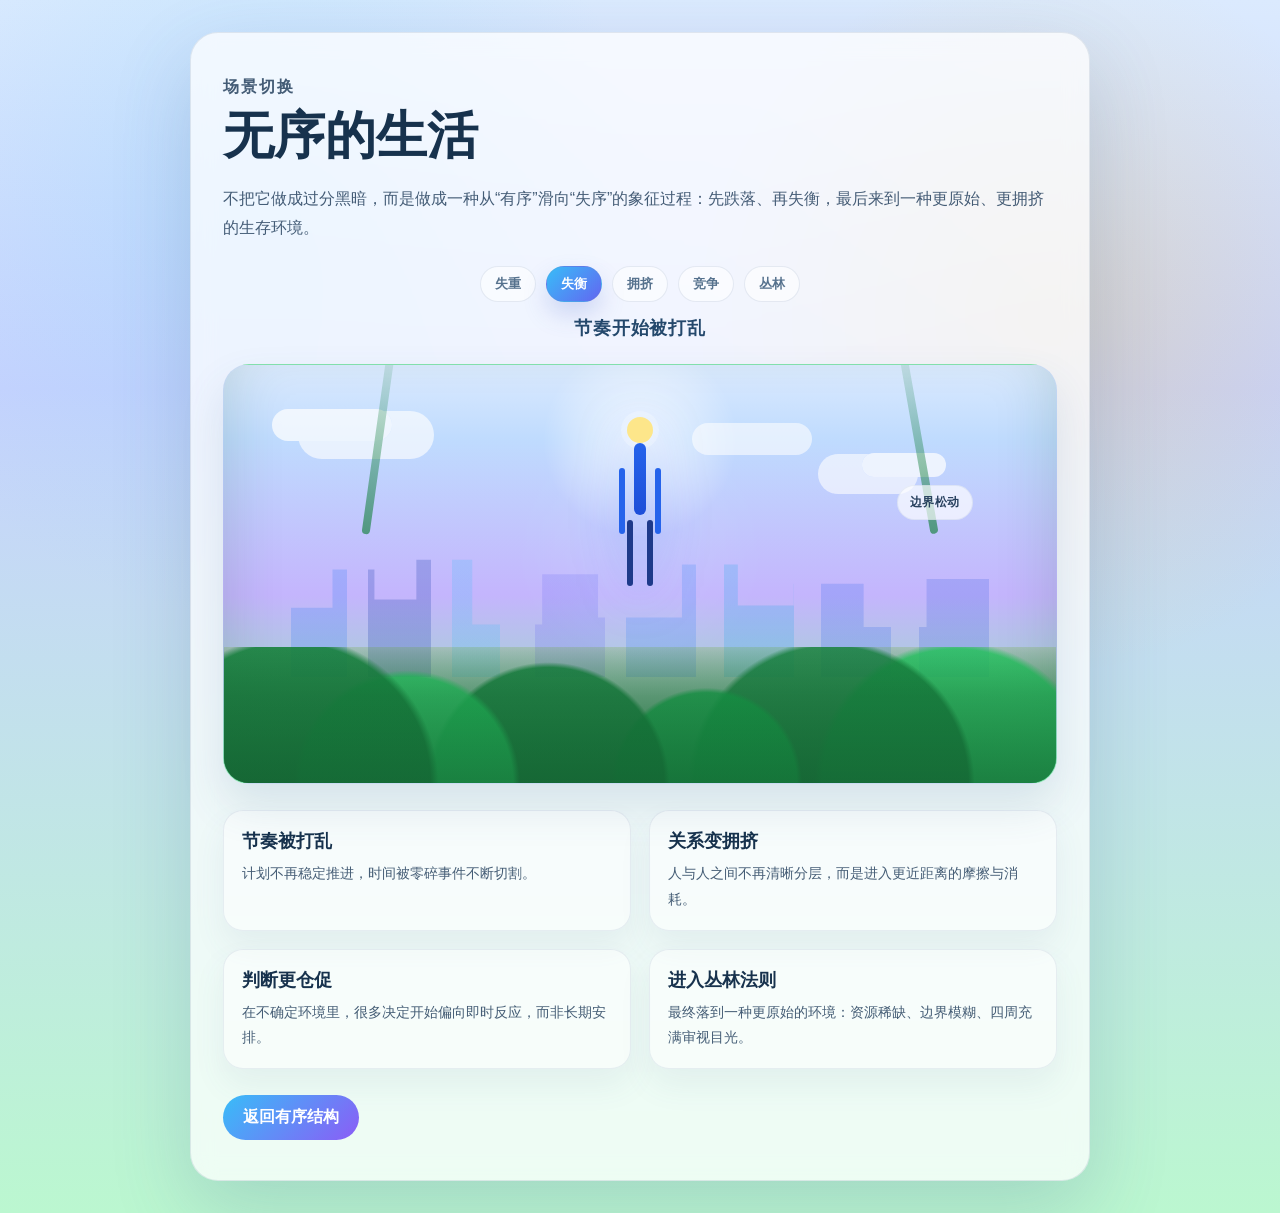
==== social-structure-pyramid/disorder.html @ 37080d1d "add new html:Not project-related" ====
<!DOCTYPE html>
<html lang="zh-CN">
  <head>
    <meta charset="UTF-8" />
    <meta name="viewport" content="width=device-width, initial-scale=1.0" />
    <title>无序的生活</title>
    <link rel="stylesheet" href="./styles.css" />
  </head>
  <body class="disorder-page">
    <main class="disorder-shell">
      <p class="eyebrow">场景切换</p>
      <h1>无序的生活</h1>
      <p>
        不把它做成过分黑暗，而是做成一种从“有序”滑向“失序”的象征过程：先跌落、再失衡，最后来到一种更原始、更拥挤的生存环境。
      </p>

      <section class="fall-scene" aria-label="失序跌落过程">
        <div class="fall-stage-tabs" id="fall-stage-tabs" aria-hidden="true">
          <span class="stage-tab is-active">失重</span>
          <span class="stage-tab">失衡</span>
          <span class="stage-tab">拥挤</span>
          <span class="stage-tab">竞争</span>
          <span class="stage-tab">丛林</span>
        </div>

        <div class="fall-stage-text" id="fall-stage-text">从有序高处开始下坠</div>

        <div class="fall-visual stage-0" id="fall-visual">
          <div class="fall-sky"></div>
          <div class="fall-city"></div>
          <div class="fall-glow"></div>
          <div class="fall-jungle"></div>
          <div class="fall-vines"></div>
          <div class="fall-speedlines" aria-hidden="true">
            <span></span>
            <span></span>
            <span></span>
            <span></span>
            <span></span>
          </div>
          <div class="fall-words" aria-hidden="true">
            <span class="fall-word word-1">秩序脱轨</span>
            <span class="fall-word word-2">边界松动</span>
            <span class="fall-word word-3">关系拥挤</span>
            <span class="fall-word word-4">即时反应</span>
            <span class="fall-word word-5">丛林法则</span>
          </div>
          <div class="watch-eyes" aria-hidden="true">
            <span class="eye eye-1"></span>
            <span class="eye eye-2"></span>
            <span class="eye eye-3"></span>
            <span class="eye eye-4"></span>
            <span class="eye eye-5"></span>
            <span class="eye eye-6"></span>
          </div>
          <div class="fall-person" aria-hidden="true">
            <span class="person-head"></span>
            <span class="person-body"></span>
          </div>
          <div class="impact-ring" aria-hidden="true"></div>
        </div>
      </section>

      <section class="disorder-grid" aria-label="无序生活的表现">
        <article class="disorder-card">
          <h2>节奏被打乱</h2>
          <p>计划不再稳定推进，时间被零碎事件不断切割。</p>
        </article>
        <article class="disorder-card">
          <h2>关系变拥挤</h2>
          <p>人与人之间不再清晰分层，而是进入更近距离的摩擦与消耗。</p>
        </article>
        <article class="disorder-card">
          <h2>判断更仓促</h2>
          <p>在不确定环境里，很多决定开始偏向即时反应，而非长期安排。</p>
        </article>
        <article class="disorder-card">
          <h2>进入丛林法则</h2>
          <p>最终落到一种更原始的环境：资源稀缺、边界模糊、四周充满审视目光。</p>
        </article>
      </section>

      <a class="disorder-link" href="./index.html">返回有序结构</a>
    </main>

    <script src="./disorder.js"></script>
  </body>
</html>
---- social-structure-pyramid/styles.css ----
:root {
  color-scheme: light;
  --bg: #f4f7fb;
  --panel: rgba(255, 255, 255, 0.82);
  --panel-border: rgba(84, 105, 135, 0.14);
  --text: #1b2736;
  --muted: #5c6b7d;
  --shadow: 0 24px 60px rgba(27, 39, 54, 0.12);
}

* {
  box-sizing: border-box;
}

body {
  margin: 0;
  min-height: 100vh;
  font-family: "Microsoft YaHei", "Segoe UI", sans-serif;
  color: var(--text);
  background:
    radial-gradient(circle at top, rgba(120, 162, 255, 0.28), transparent 30%),
    linear-gradient(180deg, #edf4ff 0%, #f7f8fc 48%, #edf1f7 100%);
}

.page-shell {
  width: min(1180px, calc(100% - 32px));
  margin: 0 auto;
  padding: 32px 0 48px;
}

.hero {
  text-align: center;
  margin-bottom: 24px;
}

.eyebrow {
  margin: 0 0 8px;
  color: #4f6cf0;
  font-weight: 700;
  letter-spacing: 0.12em;
  text-transform: uppercase;
  font-size: 12px;
}

.hero h1 {
  margin: 0;
  font-size: clamp(34px, 4vw, 54px);
}

.hero-copy {
  width: min(760px, 100%);
  margin: 14px auto 0;
  color: var(--muted);
  line-height: 1.8;
  font-size: 16px;
}

.legend-panel {
  display: flex;
  justify-content: space-between;
  gap: 20px;
  align-items: flex-start;
  padding: 20px 22px;
  margin-bottom: 26px;
  background: var(--panel);
  border: 1px solid var(--panel-border);
  border-radius: 20px;
  backdrop-filter: blur(10px);
  box-shadow: var(--shadow);
}

.legend-panel h2 {
  margin: 0 0 8px;
  font-size: 22px;
}

.legend-panel p {
  margin: 0;
  color: var(--muted);
  line-height: 1.7;
  max-width: 720px;
}

.legend-chips {
  display: flex;
  flex-wrap: wrap;
  gap: 10px;
  justify-content: flex-end;
}

.legend-chip {
  display: inline-flex;
  align-items: center;
  gap: 8px;
  padding: 10px 12px;
  border-radius: 999px;
  border: 1px solid rgba(255, 255, 255, 0.55);
  background: rgba(255, 255, 255, 0.7);
  color: #32445a;
  font-size: 13px;
  white-space: nowrap;
}

.legend-dot {
  width: 10px;
  height: 10px;
  border-radius: 50%;
  flex: none;
}

.pyramid-wrapper {
  padding: 24px 12px 0;
}

.diagram-stage {
  display: grid;
  grid-template-columns: minmax(0, 1fr) 260px;
  gap: 24px;
  align-items: center;
}

.double-tower-zone {
  min-width: 0;
}

.comparison-headings {
  display: grid;
  grid-template-columns: minmax(0, 1fr) 96px minmax(0, 1fr);
  align-items: end;
  gap: 18px;
  margin-bottom: 16px;
}

.diagram-title {
  margin: 0 0 16px;
  text-align: center;
  font-size: 16px;
  font-weight: 700;
  color: #344256;
}

.comparison-headings .diagram-title:last-child {
  grid-column: 3;
}

.paired-pyramid {
  position: relative;
}

.paired-rows {
  display: flex;
  flex-direction: column;
  align-items: center;
  gap: 14px;
}

.pair-row {
  width: 100%;
  min-height: var(--row-height, 124px);
  display: grid;
  grid-template-columns: minmax(0, 1fr) 96px minmax(0, 1fr);
  gap: 18px;
  align-items: stretch;
}

.level-shell {
  display: flex;
  min-width: 0;
}

.level-shell-left {
  justify-content: flex-end;
}

.level-shell-right {
  justify-content: flex-start;
}

.pair-spacer {
  min-width: 0;
}

.level {
  position: relative;
  width: calc(var(--level-width) * 1%);
  min-height: 100%;
  height: 100%;
  padding: calc(18px * var(--content-scale, 1)) calc(20px * var(--content-scale, 1));
  border-radius: calc(22px * var(--content-scale, 1));
  border: 1px solid rgba(255, 255, 255, 0.5);
  box-shadow: 0 20px 50px rgba(27, 39, 54, 0.12);
  overflow: hidden;
}

.left-level {
  transform-origin: center right;
}

.right-level {
  transform-origin: center left;
}

.level::before {
  content: "";
  position: absolute;
  inset: 0;
  background:
    linear-gradient(135deg, rgba(255, 255, 255, 0.34), transparent 45%),
    linear-gradient(180deg, rgba(255, 255, 255, 0.08), rgba(0, 0, 0, 0.08));
  pointer-events: none;
}

.level-content {
  position: relative;
  z-index: 1;
  display: grid;
  grid-template-columns: minmax(0, calc(220px * var(--content-scale, 1))) 1fr;
  gap: calc(18px * var(--content-scale, 1));
  align-items: center;
}

.level-meta {
  color: white;
  min-width: 0;
}

.level-index {
  margin: 0 0 6px;
  font-size: max(10px, calc(12px * var(--content-scale, 1)));
  letter-spacing: 0.08em;
  text-transform: uppercase;
  opacity: 0.88;
}

.level-title {
  margin: 0;
  font-size: max(14px, calc(24px * var(--content-scale, 1)));
}

.level-description {
  margin: 8px 0 0;
  font-size: max(10px, calc(14px * var(--content-scale, 1)));
  line-height: 1.6;
  opacity: 0.92;
}

.people-row {
  display: flex;
  justify-content: flex-end;
  gap: calc(12px * var(--content-scale, 1));
  flex-wrap: wrap;
  min-width: 0;
}

.person-card {
  display: flex;
  flex-direction: column;
  align-items: center;
  gap: calc(6px * var(--content-scale, 1));
  min-width: 0;
}

.avatar {
  width: calc(78px * var(--content-scale, 1));
  height: calc(92px * var(--content-scale, 1));
  filter: drop-shadow(0 14px 18px rgba(10, 21, 37, 0.2));
}

.person-role {
  font-size: max(10px, calc(12px * var(--content-scale, 1)));
  color: rgba(255, 255, 255, 0.96);
  font-weight: 600;
  text-align: center;
}

.level.compact-level .level-content {
  grid-template-columns: 1fr;
}

.level.compact-level .level-meta {
  text-align: center;
}

.level.compact-level .people-row {
  justify-content: center;
}

.flow-arrows {
  display: flex;
  flex-direction: column;
  align-items: center;
  gap: 18px;
}

.flow-arrows-overlay {
  position: absolute;
  top: 50%;
  left: 50%;
  transform: translate(-50%, -50%);
  width: 96px;
  pointer-events: none;
}

.flow-arrow {
  position: relative;
  width: 100%;
  min-height: 48px;
  display: flex;
  align-items: center;
  justify-content: center;
  padding: 0 16px;
  border-radius: 999px;
  color: #ffffff;
  font-size: 12px;
  font-weight: 700;
  letter-spacing: 0.04em;
  box-shadow: 0 16px 30px rgba(32, 53, 84, 0.16);
}

.flow-arrow span {
  position: relative;
  z-index: 1;
}

.flow-arrow-right {
  background: linear-gradient(90deg, #5b7cff, #2dd4bf);
}

.flow-arrow-right::after {
  content: "";
  position: absolute;
  right: -12px;
  border-top: 24px solid transparent;
  border-bottom: 24px solid transparent;
  border-left: 14px solid #2dd4bf;
}

.flow-arrow-left {
  background: linear-gradient(90deg, #f97316, #f43f5e);
}

.flow-arrow-left::before {
  content: "";
  position: absolute;
  left: -12px;
  border-top: 24px solid transparent;
  border-bottom: 24px solid transparent;
  border-right: 14px solid #f97316;
}

.reverse-pyramid .people-row {
  justify-content: center;
}

.symbol-card {
  display: flex;
  flex-direction: column;
  align-items: center;
  gap: calc(6px * var(--content-scale, 1));
  min-width: 0;
}

.symbol-icon {
  width: calc(82px * var(--content-scale, 1));
  height: calc(92px * var(--content-scale, 1));
  filter: drop-shadow(0 14px 18px rgba(10, 21, 37, 0.2));
}

.symbol-role {
  font-size: max(10px, calc(12px * var(--content-scale, 1)));
  color: rgba(255, 255, 255, 0.98);
  font-weight: 700;
  text-align: center;
}

.life-panel {
  align-self: center;
  display: flex;
  flex-direction: column;
  align-items: center;
  gap: 16px;
  padding: 20px 18px;
  border-radius: 24px;
  background: rgba(255, 255, 255, 0.8);
  border: 1px solid rgba(84, 105, 135, 0.14);
  box-shadow: var(--shadow);
  backdrop-filter: blur(10px);
}

.clock-card {
  position: relative;
  width: 100%;
  display: flex;
  justify-content: center;
  align-items: center;
  padding: 0;
  border: 0;
  background: transparent;
  cursor: pointer;
}

.clock-card:focus-visible {
  outline: 3px solid rgba(59, 130, 246, 0.38);
  outline-offset: 8px;
  border-radius: 24px;
}

.clock-illustration {
  width: 148px;
  height: 148px;
  filter: drop-shadow(0 16px 24px rgba(44, 74, 118, 0.16));
  transition: transform 0.3s ease, opacity 0.3s ease, filter 0.3s ease;
}

.clock-hand-hour,
.clock-hand-minute {
  transform-origin: 50% 50%;
  transform-box: view-box;
}

.clock-hand-hour {
  animation: clock-rotate 18s linear infinite;
}

.clock-hand-minute {
  animation: clock-rotate 7s linear infinite;
}

.clock-shards {
  position: absolute;
  inset: 50% auto auto 50%;
  width: 150px;
  height: 150px;
  transform: translate(-50%, -50%);
  pointer-events: none;
}

.clock-cracks {
  position: absolute;
  inset: 50% auto auto 50%;
  width: 150px;
  height: 150px;
  transform: translate(-50%, -50%);
  pointer-events: none;
}

.clock-crack {
  position: absolute;
  left: 50%;
  top: 50%;
  height: 3px;
  border-radius: 999px;
  background: linear-gradient(90deg, rgba(248, 250, 252, 0.1), rgba(239, 68, 68, 0.92), rgba(248, 250, 252, 0.1));
  opacity: 0;
  box-shadow: 0 0 8px rgba(239, 68, 68, 0.22);
  transform-origin: left center;
}

.crack-1 {
  width: 54px;
  transform: translate(-8px, -12px) rotate(-24deg) scaleX(0.2);
}

.crack-2 {
  width: 46px;
  transform: translate(-2px, 10px) rotate(18deg) scaleX(0.2);
}

.crack-3 {
  width: 38px;
  transform: translate(-30px, 18px) rotate(68deg) scaleX(0.2);
}

.crack-4 {
  width: 34px;
  transform: translate(8px, -30px) rotate(102deg) scaleX(0.2);
}

.clock-shard {
  position: absolute;
  left: 50%;
  top: 50%;
  width: 16px;
  height: 44px;
  border-radius: 999px;
  background: linear-gradient(180deg, rgba(255, 255, 255, 0.96), rgba(147, 197, 253, 0.72));
  opacity: 0;
  box-shadow: 0 8px 18px rgba(59, 130, 246, 0.18);
  transform: translate(-50%, -50%) rotate(var(--rotation)) translateY(-10px) scale(0.3);
}

.shard-1 {
  --rotation: -70deg;
}

.shard-2 {
  --rotation: -28deg;
}

.shard-3 {
  --rotation: 18deg;
}

.shard-4 {
  --rotation: 62deg;
}

.shard-5 {
  --rotation: 112deg;
}

.shard-6 {
  --rotation: 156deg;
}

.clock-card::after {
  content: "点击时钟，进入无序的生活";
  position: absolute;
  left: 50%;
  bottom: -8px;
  transform: translate(-50%, 100%);
  color: #64809e;
  font-size: 12px;
  font-weight: 600;
  white-space: nowrap;
}

.clock-card.is-shattering {
  pointer-events: none;
}

.clock-card.is-shattering .clock-illustration {
  animation: clock-break 3s ease forwards;
}

.clock-card.is-shattering .clock-crack {
  animation: crack-appear 3s ease forwards;
}

.clock-card.is-shattering .clock-hand-hour,
.clock-card.is-shattering .clock-hand-minute {
  animation-play-state: paused;
}

.clock-card.is-shattering .clock-shard {
  animation: shard-burst 3s ease forwards;
}

.clock-card.is-shattering .shard-1 {
  --shard-x: -70px;
  --shard-y: -52px;
}

.clock-card.is-shattering .shard-2 {
  --shard-x: -22px;
  --shard-y: -72px;
}

.clock-card.is-shattering .shard-3 {
  --shard-x: 44px;
  --shard-y: -46px;
}

.clock-card.is-shattering .shard-4 {
  --shard-x: 76px;
  --shard-y: 18px;
}

.clock-card.is-shattering .shard-5 {
  --shard-x: 18px;
  --shard-y: 72px;
}

.clock-card.is-shattering .shard-6 {
  --shard-x: -62px;
  --shard-y: 42px;
}

.life-copy {
  width: 100%;
}

.life-title {
  margin: 0 0 10px;
  text-align: center;
  font-size: 18px;
  font-weight: 800;
  color: #28415f;
}

.life-list {
  margin: 0;
  padding-left: 20px;
  color: #47607d;
  line-height: 1.8;
  font-size: 14px;
}

.life-list li + li {
  margin-top: 4px;
}

@keyframes clock-rotate {
  from {
    transform: rotate(0deg);
  }

  to {
    transform: rotate(360deg);
  }
}

@keyframes clock-break {
  0% {
    opacity: 1;
    transform: scale(1) rotate(0deg);
    filter: drop-shadow(0 16px 24px rgba(44, 74, 118, 0.16));
  }

  22% {
    opacity: 1;
    transform: scale(1.01) rotate(-1deg);
    filter: drop-shadow(0 18px 26px rgba(239, 68, 68, 0.2));
  }

  35% {
    opacity: 1;
    transform: scale(1.03) rotate(-4deg);
    filter: drop-shadow(0 20px 30px rgba(239, 68, 68, 0.22));
  }

  100% {
    opacity: 0;
    transform: scale(0.82) rotate(10deg);
    filter: blur(6px) drop-shadow(0 24px 38px rgba(239, 68, 68, 0.12));
  }
}

@keyframes crack-appear {
  0% {
    opacity: 0;
  }

  12% {
    opacity: 0;
    filter: blur(0);
  }

  26% {
    opacity: 1;
    filter: blur(0);
  }

  46% {
    opacity: 1;
    filter: blur(0.2px);
  }

  100% {
    opacity: 0;
    filter: blur(1px);
  }
}

@keyframes shard-burst {
  0% {
    opacity: 0;
    transform: translate(-50%, -50%) rotate(var(--rotation)) translateY(-10px) scale(0.2);
  }

  34% {
    opacity: 0;
    transform: translate(-50%, -50%) rotate(var(--rotation)) translateY(-10px) scale(0.2);
  }

  48% {
    opacity: 1;
  }

  100% {
    opacity: 0;
    transform: translate(calc(-50% + var(--shard-x)), calc(-50% + var(--shard-y))) rotate(calc(var(--rotation) + 22deg)) scale(1.2);
  }
}

.disorder-page {
  min-height: 100vh;
  margin: 0;
  display: grid;
  place-items: center;
  padding: 32px;
  background:
    radial-gradient(circle at 20% 18%, rgba(125, 211, 252, 0.28), transparent 28%),
    radial-gradient(circle at 82% 26%, rgba(251, 191, 36, 0.22), transparent 26%),
    linear-gradient(180deg, #dbeafe 0%, #c7d2fe 32%, #bbf7d0 100%);
  color: #17324d;
  font-family: "Microsoft YaHei", "Segoe UI", sans-serif;
}

.disorder-shell {
  width: min(900px, 100%);
  padding: 40px 32px;
  border-radius: 28px;
  background: rgba(255, 255, 255, 0.74);
  border: 1px solid rgba(99, 123, 157, 0.16);
  box-shadow: 0 30px 80px rgba(62, 93, 139, 0.2);
  backdrop-filter: blur(12px);
}

.disorder-shell h1 {
  margin: 0 0 14px;
  font-size: clamp(32px, 4vw, 52px);
}

.disorder-shell p {
  margin: 0;
  color: rgba(34, 62, 92, 0.84);
  line-height: 1.8;
  font-size: 16px;
}

.fall-scene {
  margin-top: 24px;
}

.fall-stage-tabs {
  display: flex;
  flex-wrap: wrap;
  gap: 10px;
  justify-content: center;
  margin-bottom: 14px;
}

.stage-tab {
  padding: 8px 14px;
  border-radius: 999px;
  background: rgba(255, 255, 255, 0.56);
  border: 1px solid rgba(115, 139, 172, 0.16);
  color: #55718d;
  font-size: 13px;
  font-weight: 700;
  transition: all 0.35s ease;
}

.stage-tab.is-active {
  background: linear-gradient(135deg, #38bdf8, #6366f1);
  color: #fff;
  box-shadow: 0 12px 24px rgba(79, 107, 205, 0.22);
}

.fall-stage-text {
  min-height: 34px;
  margin-bottom: 14px;
  text-align: center;
  font-size: 18px;
  font-weight: 800;
  color: #24486c;
  letter-spacing: 0.04em;
}

.fall-visual {
  position: relative;
  height: 420px;
  overflow: hidden;
  border-radius: 26px;
  background: linear-gradient(180deg, #dbeafe 0%, #bfdbfe 24%, #99f6e4 58%, #65a30d 100%);
  border: 1px solid rgba(105, 137, 173, 0.16);
  box-shadow: inset 0 -30px 60px rgba(20, 83, 45, 0.18), 0 22px 44px rgba(66, 100, 142, 0.14);
  transition: background 0.9s ease, box-shadow 0.9s ease;
}

.fall-sky,
.fall-city,
.fall-glow,
.fall-jungle,
.fall-vines,
.fall-speedlines,
.fall-words,
.watch-eyes,
.fall-person {
  position: absolute;
  inset: 0;
}

.fall-sky::before,
.fall-sky::after {
  content: "";
  position: absolute;
  background: rgba(255, 255, 255, 0.72);
  border-radius: 999px;
}

.fall-sky::before {
  width: 120px;
  height: 32px;
  top: 44px;
  left: 48px;
  box-shadow: 34px 10px 0 8px rgba(255, 255, 255, 0.64), 420px 14px 0 0 rgba(255, 255, 255, 0.58);
}

.fall-sky::after {
  width: 84px;
  height: 24px;
  top: 88px;
  right: 110px;
  box-shadow: -36px 9px 0 8px rgba(255, 255, 255, 0.6);
}

.fall-city {
  opacity: 0.6;
  transition: opacity 0.8s ease, transform 0.8s ease;
}

.fall-city::before {
  content: "";
  position: absolute;
  left: 8%;
  right: 8%;
  bottom: 118px;
  height: 120px;
  background:
    linear-gradient(90deg,
      rgba(59, 130, 246, 0.34) 0 8%,
      transparent 8% 11%,
      rgba(30, 64, 175, 0.34) 11% 20%,
      transparent 20% 23%,
      rgba(56, 189, 248, 0.28) 23% 30%,
      transparent 30% 35%,
      rgba(99, 102, 241, 0.28) 35% 45%,
      transparent 45% 48%,
      rgba(59, 130, 246, 0.32) 48% 58%,
      transparent 58% 62%,
      rgba(14, 165, 233, 0.28) 62% 72%,
      transparent 72% 76%,
      rgba(37, 99, 235, 0.28) 76% 86%,
      transparent 86% 90%,
      rgba(29, 78, 216, 0.26) 90% 100%);
  clip-path: polygon(0 100%, 0 42%, 6% 42%, 6% 10%, 12% 10%, 12% 35%, 18% 35%, 18% 2%, 26% 2%, 26% 56%, 36% 56%, 36% 14%, 44% 14%, 44% 50%, 56% 50%, 56% 6%, 64% 6%, 64% 40%, 72% 40%, 72% 22%, 82% 22%, 82% 58%, 91% 58%, 91% 18%, 100% 18%, 100% 100%);
}

.fall-jungle {
  top: auto;
  bottom: 0;
  height: 136px;
  background: linear-gradient(180deg, rgba(101, 163, 13, 0.2), rgba(22, 101, 52, 0.74));
  transition: height 0.8s ease, filter 0.8s ease;
}

.fall-jungle::before,
.fall-jungle::after {
  content: "";
  position: absolute;
  left: 0;
  right: 0;
  bottom: 0;
  height: 100%;
}

.fall-jungle::before {
  background: radial-gradient(circle at 8% 100%, rgba(21, 128, 61, 0.88) 0 18%, transparent 19%),
    radial-gradient(circle at 22% 100%, rgba(34, 197, 94, 0.8) 0 16%, transparent 17%),
    radial-gradient(circle at 39% 100%, rgba(21, 128, 61, 0.86) 0 22%, transparent 23%),
    radial-gradient(circle at 58% 100%, rgba(22, 163, 74, 0.82) 0 18%, transparent 19%),
    radial-gradient(circle at 73% 100%, rgba(21, 128, 61, 0.82) 0 22%, transparent 23%),
    radial-gradient(circle at 88% 100%, rgba(34, 197, 94, 0.8) 0 18%, transparent 19%);
}

.fall-jungle::after {
  background: linear-gradient(180deg, transparent 0%, rgba(20, 83, 45, 0.28) 36%, rgba(20, 83, 45, 0.55) 100%);
}

.fall-vines::before,
.fall-vines::after {
  content: "";
  position: absolute;
  top: -10px;
  width: 8px;
  height: 180px;
  border-radius: 999px;
  background: linear-gradient(180deg, rgba(21, 128, 61, 0.1), rgba(21, 128, 61, 0.66));
}

.fall-glow {
  background:
    radial-gradient(circle at 50% 18%, rgba(255, 255, 255, 0.78), transparent 18%),
    radial-gradient(circle at 50% 44%, rgba(56, 189, 248, 0.18), transparent 26%);
  mix-blend-mode: screen;
  pointer-events: none;
}

.fall-speedlines span {
  position: absolute;
  top: -60px;
  width: 4px;
  height: 140px;
  border-radius: 999px;
  background: linear-gradient(180deg, rgba(255, 255, 255, 0), rgba(255, 255, 255, 0.78), rgba(59, 130, 246, 0));
  opacity: 0;
}

.fall-speedlines span:nth-child(1) { left: 18%; animation: speedline 1.3s linear infinite; }
.fall-speedlines span:nth-child(2) { left: 32%; animation: speedline 1.1s linear infinite 0.25s; }
.fall-speedlines span:nth-child(3) { left: 48%; animation: speedline 1.4s linear infinite 0.15s; }
.fall-speedlines span:nth-child(4) { right: 26%; animation: speedline 1.2s linear infinite 0.35s; }
.fall-speedlines span:nth-child(5) { right: 14%; animation: speedline 1.5s linear infinite 0.1s; }

.fall-words {
  pointer-events: none;
}

.fall-word {
  position: absolute;
  padding: 8px 12px;
  border-radius: 999px;
  background: rgba(255, 255, 255, 0.68);
  border: 1px solid rgba(128, 156, 190, 0.14);
  color: #28415f;
  font-size: 12px;
  font-weight: 800;
  letter-spacing: 0.04em;
  opacity: 0;
  transform: translateY(14px) scale(0.92);
  transition: all 0.5s ease;
}

.word-1 { top: 52px; left: 10%; }
.word-2 { top: 120px; right: 10%; }
.word-3 { top: 182px; left: 14%; }
.word-4 { top: 112px; left: 50%; transform: translate(-50%, 14px) scale(0.92); }
.word-5 { bottom: 58px; right: 16%; }

.fall-vines::before {
  left: 18%;
  transform: rotate(8deg);
}

.fall-vines::after {
  right: 16%;
  transform: rotate(-10deg);
}

.fall-person {
  animation: fall-person 9s ease-in-out infinite;
  filter: drop-shadow(0 12px 24px rgba(37, 99, 235, 0.26));
}

.person-head,
.person-body {
  position: absolute;
  left: 50%;
  transform: translateX(-50%);
  display: block;
}

.person-head {
  top: 52px;
  width: 26px;
  height: 26px;
  border-radius: 50%;
  background: #fde68a;
  box-shadow: 0 0 0 6px rgba(255, 255, 255, 0.24);
}

.person-body {
  top: 78px;
  width: 12px;
  height: 72px;
  border-radius: 999px;
  background: linear-gradient(180deg, #2563eb, #1d4ed8);
  box-shadow: 18px 22px 0 -3px #2563eb, -18px 22px 0 -3px #2563eb, 10px 74px 0 -3px #1e3a8a, -10px 74px 0 -3px #1e3a8a;
}

.impact-ring {
  position: absolute;
  left: 50%;
  bottom: 92px;
  width: 48px;
  height: 48px;
  border-radius: 50%;
  border: 3px solid rgba(255, 255, 255, 0.78);
  transform: translateX(-50%) scale(0.2);
  opacity: 0;
  animation: impact-ring 9s ease-in-out infinite;
}

.watch-eyes {
  opacity: 0;
  animation: eyes-appear 9s ease-in-out infinite;
}

.eye {
  position: absolute;
  width: 28px;
  height: 14px;
  border-radius: 999px;
  background: rgba(15, 23, 42, 0.44);
  box-shadow: inset 0 0 0 2px rgba(255, 255, 255, 0.08);
}

.eye::after {
  content: "";
  position: absolute;
  left: 50%;
  top: 50%;
  width: 6px;
  height: 6px;
  transform: translate(-50%, -50%);
  border-radius: 50%;
  background: #fde68a;
  box-shadow: 0 0 10px rgba(253, 230, 138, 0.65);
}

.eye-1 { left: 10%; bottom: 52px; }
.eye-2 { left: 26%; bottom: 28px; }
.eye-3 { left: 44%; bottom: 58px; }
.eye-4 { right: 26%; bottom: 32px; }
.eye-5 { right: 12%; bottom: 54px; }
.eye-6 { right: 42%; bottom: 20px; }

.disorder-grid {
  display: grid;
  grid-template-columns: repeat(2, minmax(0, 1fr));
  gap: 18px;
  margin-top: 26px;
}

.disorder-card {
  padding: 18px;
  border-radius: 20px;
  background: rgba(255, 255, 255, 0.5);
  border: 1px solid rgba(102, 126, 165, 0.12);
  box-shadow: 0 16px 32px rgba(79, 108, 143, 0.08);
}

.disorder-card h2 {
  margin: 0 0 8px;
  font-size: 18px;
}

.disorder-card p {
  font-size: 14px;
}

.disorder-link {
  display: inline-flex;
  align-items: center;
  justify-content: center;
  margin-top: 26px;
  padding: 12px 20px;
  border-radius: 999px;
  background: linear-gradient(135deg, #38bdf8, #8b5cf6);
  color: #fff;
  text-decoration: none;
  font-weight: 700;
}

@keyframes fall-person {
  0% {
    transform: translateY(0) rotate(0deg) scale(1);
  }

  24% {
    transform: translateY(38px) rotate(8deg) scale(1.02);
  }

  52% {
    transform: translateY(122px) rotate(-12deg) scale(1.04);
  }

  76% {
    transform: translateY(204px) rotate(16deg) scale(1.02);
  }

  100% {
    transform: translateY(246px) rotate(-6deg) scale(0.96);
  }
}

@keyframes eyes-appear {
  0%, 62% {
    opacity: 0;
  }

  78% {
    opacity: 0.36;
  }

  100% {
    opacity: 0.9;
  }
}

@keyframes speedline {
  0% {
    transform: translateY(-50px);
    opacity: 0;
  }

  24% {
    opacity: 0.55;
  }

  100% {
    transform: translateY(440px);
    opacity: 0;
  }
}

@keyframes impact-ring {
  0%, 70% {
    opacity: 0;
    transform: translateX(-50%) scale(0.2);
  }

  82% {
    opacity: 0.8;
    transform: translateX(-50%) scale(1.1);
  }

  100% {
    opacity: 0;
    transform: translateX(-50%) scale(2.2);
  }
}

.fall-visual.stage-0 .word-1,
.fall-visual.stage-1 .word-2,
.fall-visual.stage-2 .word-3,
.fall-visual.stage-3 .word-4,
.fall-visual.stage-4 .word-5 {
  opacity: 1;
  transform: translateY(0) scale(1);
}

.fall-visual.stage-1 {
  background: linear-gradient(180deg, #dbeafe 0%, #bfdbfe 18%, #c4b5fd 55%, #86efac 100%);
}

.fall-visual.stage-1 .fall-city {
  opacity: 0.72;
  transform: translateY(12px);
}

.fall-visual.stage-2 {
  background: linear-gradient(180deg, #c7d2fe 0%, #a5b4fc 20%, #6ee7b7 56%, #4d7c0f 100%);
}

.fall-visual.stage-2 .fall-jungle {
  height: 154px;
}

.fall-visual.stage-3 {
  background: linear-gradient(180deg, #a5b4fc 0%, #818cf8 20%, #34d399 56%, #3f6212 100%);
  box-shadow: inset 0 -34px 70px rgba(20, 83, 45, 0.28), 0 22px 44px rgba(66, 100, 142, 0.14);
}

.fall-visual.stage-3 .fall-city {
  opacity: 0.26;
  transform: translateY(28px) scale(1.02);
}

.fall-visual.stage-4 {
  background: linear-gradient(180deg, #64748b 0%, #334155 18%, #166534 56%, #14532d 100%);
}

.fall-visual.stage-4 .fall-city {
  opacity: 0.08;
}

.fall-visual.stage-4 .fall-jungle {
  height: 182px;
  filter: saturate(1.1);
}

.fall-visual.stage-4 .watch-eyes {
  opacity: 0.9;
}

.rules-panel {
  display: flex;
  flex-direction: column;
  align-items: center;
  gap: 10px;
  margin-top: 36px;
  text-align: center;
}

.rules-line {
  width: min(920px, 92%);
  height: 14px;
  border-radius: 999px;
  background: linear-gradient(90deg, #3b82f6 0%, #8b5cf6 48%, #f97316 100%);
  box-shadow:
    0 14px 32px rgba(73, 93, 135, 0.24),
    inset 0 2px 4px rgba(255, 255, 255, 0.35),
    inset 0 -2px 4px rgba(0, 0, 0, 0.12);
}

.rules-label {
  margin: 0;
  font-size: 13px;
  font-weight: 700;
  letter-spacing: 0.14em;
  text-transform: uppercase;
  color: #5c6b7d;
}

.rule-toggle {
  border: 0;
  border-radius: 999px;
  padding: 12px 22px;
  background: linear-gradient(135deg, #ffffff, #eef3ff);
  color: #1f2a3a;
  font-size: 16px;
  font-weight: 700;
  cursor: pointer;
  box-shadow: 0 18px 36px rgba(39, 58, 94, 0.14);
  transition: transform 0.18s ease, box-shadow 0.18s ease, background 0.18s ease;
}

.rule-toggle:hover {
  transform: translateY(-2px);
  box-shadow: 0 22px 42px rgba(39, 58, 94, 0.18);
}

.rule-toggle:active {
  transform: translateY(0);
}

.rules-copy {
  margin: 0;
  color: var(--muted);
  font-size: 14px;
  line-height: 1.7;
}

@media (max-width: 900px) {
  .legend-panel {
    flex-direction: column;
  }

  .legend-chips {
    justify-content: flex-start;
  }

  .diagram-stage {
    grid-template-columns: 1fr;
  }

  .comparison-headings {
    grid-template-columns: 1fr;
  }

  .comparison-headings .diagram-title,
  .comparison-headings .diagram-title:last-child {
    grid-column: auto;
    margin-bottom: 4px;
  }

  .paired-pyramid {
    display: flex;
    flex-direction: column;
    gap: 12px;
  }

  .life-panel {
    width: min(100%, 420px);
    justify-self: center;
  }

  .disorder-grid {
    grid-template-columns: 1fr;
  }

  .fall-stage-tabs {
    justify-content: flex-start;
  }


@media (max-width: 640px) {
  .fall-visual {
    height: 360px;
  }

  .fall-word {
    font-size: 11px;
    padding: 6px 10px;
  }

  .stage-tab {
    font-size: 12px;
  }
}
  .paired-rows {
    width: 100%;
  }

  .pair-row {
    grid-template-columns: 1fr;
    min-height: auto;
  }

  .level-shell-left,
  .level-shell-right {
    justify-content: center;
  }

  .pair-spacer {
    display: none;
  }

  .flow-arrows {
    flex-direction: row;
    justify-content: center;
    margin: 8px 0;
  }

  .flow-arrows-overlay {
    position: static;
    transform: none;
    width: 100%;
    pointer-events: auto;
  }

  .flow-arrow {
    width: min(220px, 100%);
  }

  .level {
    width: min(100%, calc(var(--level-width) * 1%));
  }

  .level-content {
    grid-template-columns: 1fr;
  }

  .people-row {
    justify-content: center;
  }

  .rules-line {
    width: 100%;
  }
}

@media (max-width: 640px) {
  .page-shell {
    width: min(100% - 20px, 1180px);
    padding-top: 20px;
  }

  .level {
    padding: 16px;
    border-radius: 18px;
  }

  .avatar {
    width: 62px;
    height: 74px;
  }

  .symbol-icon {
    width: 68px;
    height: 78px;
  }

  .person-role {
    font-size: 11px;
  }

  .symbol-role {
    font-size: 11px;
  }
}
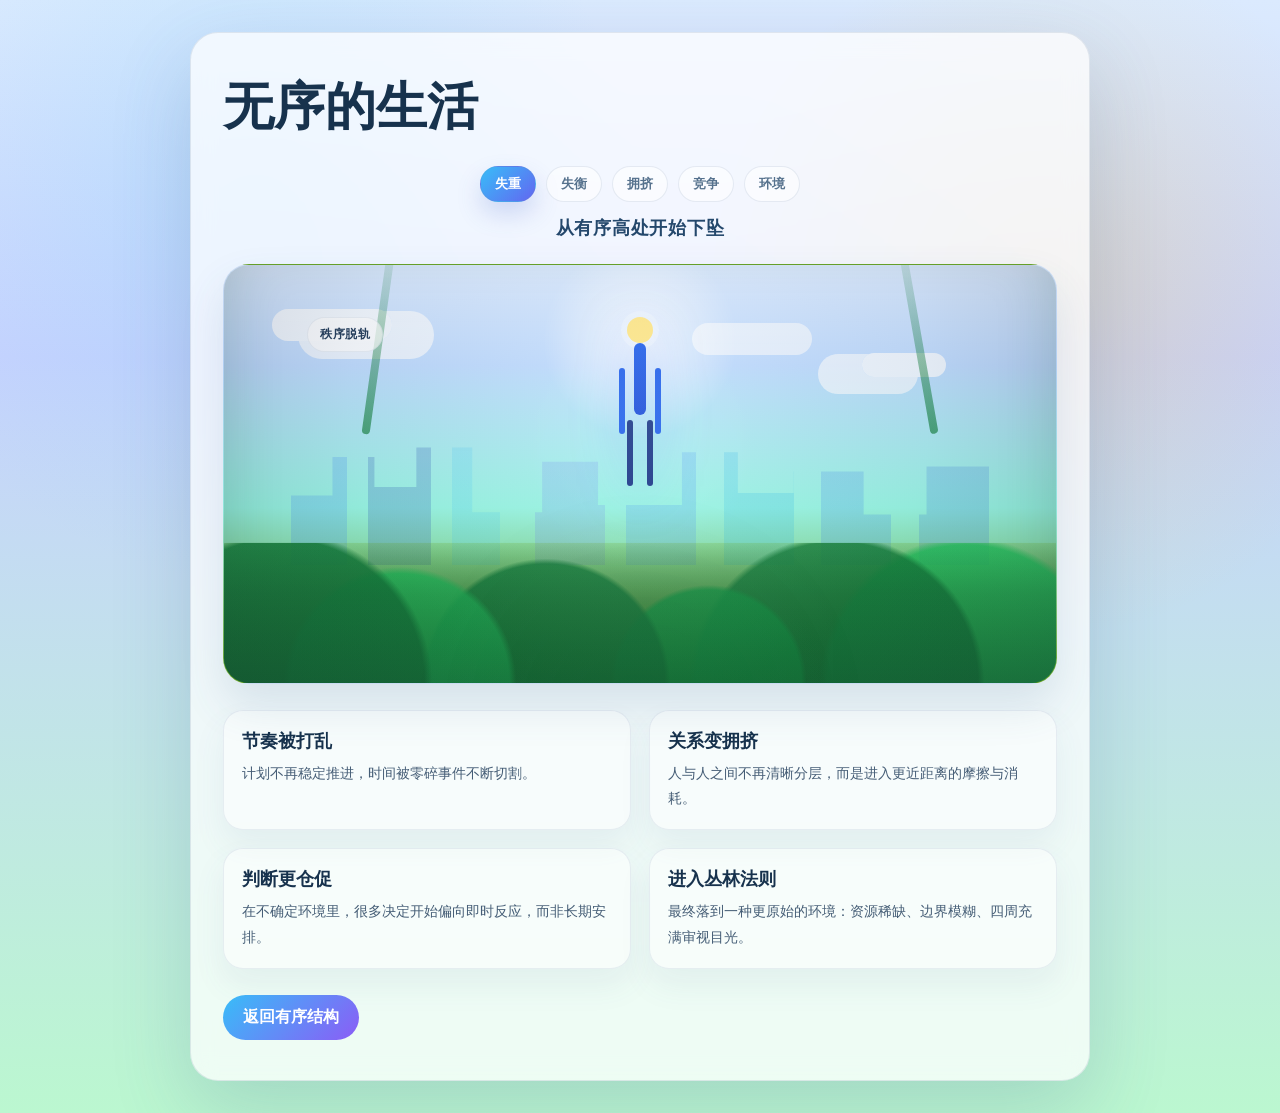
==== commit 785a12a7: "update:Not porject-related again" ====
--- a/social-structure-pyramid/disorder.html
+++ b/social-structure-pyramid/disorder.html
@@ -8,19 +8,14 @@
   </head>
   <body class="disorder-page">
     <main class="disorder-shell">
-      <p class="eyebrow">场景切换</p>
       <h1>无序的生活</h1>
-      <p>
-        不把它做成过分黑暗，而是做成一种从“有序”滑向“失序”的象征过程：先跌落、再失衡，最后来到一种更原始、更拥挤的生存环境。
-      </p>
-
       <section class="fall-scene" aria-label="失序跌落过程">
         <div class="fall-stage-tabs" id="fall-stage-tabs" aria-hidden="true">
           <span class="stage-tab is-active">失重</span>
           <span class="stage-tab">失衡</span>
           <span class="stage-tab">拥挤</span>
           <span class="stage-tab">竞争</span>
-          <span class="stage-tab">丛林</span>
+          <span class="stage-tab">环境</span>
         </div>
 
         <div class="fall-stage-text" id="fall-stage-text">从有序高处开始下坠</div>
@@ -31,6 +26,10 @@
           <div class="fall-glow"></div>
           <div class="fall-jungle"></div>
           <div class="fall-vines"></div>
+          <div class="fall-portal" aria-hidden="true">
+            <span class="portal-ring portal-ring-outer"></span>
+            <span class="portal-ring portal-ring-inner"></span>
+          </div>
           <div class="fall-speedlines" aria-hidden="true">
             <span></span>
             <span></span>
@@ -43,21 +42,27 @@
             <span class="fall-word word-2">边界松动</span>
             <span class="fall-word word-3">关系拥挤</span>
             <span class="fall-word word-4">即时反应</span>
-            <span class="fall-word word-5">丛林法则</span>
-          </div>
-          <div class="watch-eyes" aria-hidden="true">
-            <span class="eye eye-1"></span>
-            <span class="eye eye-2"></span>
-            <span class="eye eye-3"></span>
-            <span class="eye eye-4"></span>
-            <span class="eye eye-5"></span>
-            <span class="eye eye-6"></span>
+            <span class="fall-word word-5">生存环境</span>
           </div>
           <div class="fall-person" aria-hidden="true">
             <span class="person-head"></span>
             <span class="person-body"></span>
           </div>
           <div class="impact-ring" aria-hidden="true"></div>
+
+          <div class="jungle-scene" aria-hidden="true">
+            <div class="jungle-backdrop"></div>
+            <div class="jungle-canopy"></div>
+            <div class="jungle-floor"></div>
+            <div class="watch-eyes">
+              <span class="eye eye-1"></span>
+              <span class="eye eye-2"></span>
+              <span class="eye eye-3"></span>
+              <span class="eye eye-4"></span>
+              <span class="eye eye-5"></span>
+              <span class="eye eye-6"></span>
+            </div>
+          </div>
         </div>
       </section>
 
--- a/social-structure-pyramid/styles.css
+++ b/social-structure-pyramid/styles.css
@@ -766,7 +766,31 @@
   background: linear-gradient(180deg, #dbeafe 0%, #bfdbfe 24%, #99f6e4 58%, #65a30d 100%);
   border: 1px solid rgba(105, 137, 173, 0.16);
   box-shadow: inset 0 -30px 60px rgba(20, 83, 45, 0.18), 0 22px 44px rgba(66, 100, 142, 0.14);
-  transition: background 0.9s ease, box-shadow 0.9s ease;
+  transition: background 0.9s ease, box-shadow 0.9s ease, transform 0.9s ease, filter 0.9s ease;
+  --camera-scale: 1;
+  --camera-rotate: 0deg;
+}
+
+.fall-visual::before,
+.fall-visual::after {
+  content: "";
+  position: absolute;
+  inset: 0;
+  pointer-events: none;
+  transition: opacity 0.8s ease, background 0.9s ease;
+}
+
+.fall-visual::before {
+  z-index: 1;
+  background: radial-gradient(circle at 50% 34%, rgba(255, 255, 255, 0.1), rgba(15, 23, 42, 0.05) 58%, rgba(15, 23, 42, 0.16) 100%);
+}
+
+.fall-visual::after {
+  z-index: 2;
+  opacity: 0.12;
+  background:
+    linear-gradient(180deg, rgba(255, 255, 255, 0.14), transparent 24%),
+    radial-gradient(circle at 50% 108%, rgba(20, 83, 45, 0.3), transparent 40%);
 }
 
 .fall-sky,
@@ -782,6 +806,12 @@
   inset: 0;
 }
 
+.jungle-scene,
+.fall-portal {
+  position: absolute;
+  inset: 0;
+}
+
 .fall-sky::before,
 .fall-sky::after {
   content: "";
@@ -808,7 +838,9 @@
 
 .fall-city {
   opacity: 0.6;
-  transition: opacity 0.8s ease, transform 0.8s ease;
+  transform: scale(var(--camera-scale)) rotate(var(--camera-rotate));
+  transform-origin: center bottom;
+  transition: opacity 0.8s ease, transform 0.8s ease, filter 0.8s ease;
 }
 
 .fall-city::before {
@@ -843,7 +875,9 @@
   bottom: 0;
   height: 136px;
   background: linear-gradient(180deg, rgba(101, 163, 13, 0.2), rgba(22, 101, 52, 0.74));
-  transition: height 0.8s ease, filter 0.8s ease;
+  transform: scale(calc(var(--camera-scale) * 1.03));
+  transform-origin: center bottom;
+  transition: height 0.8s ease, filter 0.8s ease, transform 0.8s ease;
 }
 
 .fall-jungle::before,
@@ -886,6 +920,97 @@
     radial-gradient(circle at 50% 44%, rgba(56, 189, 248, 0.18), transparent 26%);
   mix-blend-mode: screen;
   pointer-events: none;
+  transition: opacity 0.8s ease, filter 0.8s ease;
+}
+
+.fall-portal {
+  z-index: 6;
+  pointer-events: none;
+  opacity: 0;
+  transition: opacity 0.55s ease;
+}
+
+.portal-ring {
+  position: absolute;
+  left: 50%;
+  top: 54%;
+  border-radius: 50%;
+  transform: translate(-50%, -50%) scale(0.2);
+}
+
+.portal-ring-outer {
+  width: 120px;
+  height: 120px;
+  border: 10px solid rgba(255, 255, 255, 0.46);
+  box-shadow: 0 0 40px rgba(255, 255, 255, 0.24);
+}
+
+.portal-ring-inner {
+  width: 72px;
+  height: 72px;
+  border: 6px solid rgba(125, 211, 252, 0.82);
+  box-shadow: 0 0 30px rgba(56, 189, 248, 0.4);
+}
+
+.jungle-scene {
+  z-index: 5;
+  opacity: 0;
+  clip-path: circle(0% at 50% 56%);
+  transition: opacity 0.8s ease, clip-path 1.1s cubic-bezier(0.2, 0.8, 0.2, 1);
+}
+
+.jungle-backdrop,
+.jungle-canopy,
+.jungle-floor {
+  position: absolute;
+  inset: 0;
+}
+
+.jungle-backdrop {
+  background:
+    radial-gradient(circle at 50% 18%, rgba(187, 247, 208, 0.22), transparent 18%),
+    linear-gradient(180deg, #475569 0%, #1f2937 30%, #166534 66%, #14532d 100%);
+}
+
+.jungle-canopy::before,
+.jungle-canopy::after {
+  content: "";
+  position: absolute;
+  left: 0;
+  right: 0;
+}
+
+.jungle-canopy::before {
+  top: 0;
+  height: 110px;
+  background:
+    radial-gradient(circle at 8% 0%, rgba(21, 128, 61, 0.92) 0 18%, transparent 19%),
+    radial-gradient(circle at 24% 0%, rgba(22, 163, 74, 0.88) 0 20%, transparent 21%),
+    radial-gradient(circle at 42% 0%, rgba(21, 128, 61, 0.94) 0 20%, transparent 21%),
+    radial-gradient(circle at 61% 0%, rgba(22, 163, 74, 0.86) 0 18%, transparent 19%),
+    radial-gradient(circle at 78% 0%, rgba(21, 128, 61, 0.9) 0 22%, transparent 23%),
+    radial-gradient(circle at 92% 0%, rgba(20, 83, 45, 0.92) 0 18%, transparent 19%);
+}
+
+.jungle-canopy::after {
+  top: 58px;
+  height: 180px;
+  background:
+    linear-gradient(90deg, transparent 0 8%, rgba(22, 101, 52, 0.78) 8% 9%, transparent 9% 18%, rgba(21, 128, 61, 0.74) 18% 19%, transparent 19% 28%, rgba(22, 101, 52, 0.76) 28% 29%, transparent 29% 44%, rgba(21, 128, 61, 0.72) 44% 45%, transparent 45% 62%, rgba(22, 101, 52, 0.76) 62% 63%, transparent 63% 78%, rgba(21, 128, 61, 0.74) 78% 79%, transparent 79% 100%);
+  mask: linear-gradient(180deg, rgba(0, 0, 0, 0.84), transparent 100%);
+}
+
+.jungle-floor {
+  top: auto;
+  bottom: 0;
+  height: 170px;
+  background:
+    radial-gradient(circle at 12% 100%, rgba(21, 128, 61, 0.94) 0 20%, transparent 21%),
+    radial-gradient(circle at 30% 100%, rgba(22, 163, 74, 0.92) 0 20%, transparent 21%),
+    radial-gradient(circle at 50% 100%, rgba(20, 83, 45, 0.94) 0 24%, transparent 25%),
+    radial-gradient(circle at 68% 100%, rgba(21, 128, 61, 0.92) 0 21%, transparent 22%),
+    radial-gradient(circle at 88% 100%, rgba(20, 83, 45, 0.94) 0 20%, transparent 21%),
+    linear-gradient(180deg, rgba(34, 197, 94, 0.06), rgba(20, 83, 45, 0.88));
 }
 
 .fall-speedlines span {
@@ -1134,15 +1259,37 @@
 
 .fall-visual.stage-1 {
   background: linear-gradient(180deg, #dbeafe 0%, #bfdbfe 18%, #c4b5fd 55%, #86efac 100%);
+  --camera-scale: 1.05;
+  --camera-rotate: -1.5deg;
+}
+
+.fall-visual.stage-1::before {
+  background: radial-gradient(circle at 50% 32%, rgba(255, 255, 255, 0.08), rgba(15, 23, 42, 0.09) 60%, rgba(15, 23, 42, 0.22) 100%);
 }
 
 .fall-visual.stage-1 .fall-city {
   opacity: 0.72;
-  transform: translateY(12px);
+  filter: saturate(1.08);
 }
 
 .fall-visual.stage-2 {
   background: linear-gradient(180deg, #c7d2fe 0%, #a5b4fc 20%, #6ee7b7 56%, #4d7c0f 100%);
+  --camera-scale: 1.12;
+  --camera-rotate: -2.8deg;
+}
+
+.fall-visual.stage-2::before {
+  background: radial-gradient(circle at 52% 36%, rgba(255, 255, 255, 0.04), rgba(15, 23, 42, 0.14) 58%, rgba(15, 23, 42, 0.28) 100%);
+}
+
+.fall-visual.stage-2 .fall-sky {
+  opacity: 0.9;
+  filter: blur(1px);
+}
+
+.fall-visual.stage-2 .fall-city {
+  opacity: 0.52;
+  filter: blur(1px) saturate(1.1);
 }
 
 .fall-visual.stage-2 .fall-jungle {
@@ -1152,24 +1299,106 @@
 .fall-visual.stage-3 {
   background: linear-gradient(180deg, #a5b4fc 0%, #818cf8 20%, #34d399 56%, #3f6212 100%);
   box-shadow: inset 0 -34px 70px rgba(20, 83, 45, 0.28), 0 22px 44px rgba(66, 100, 142, 0.14);
+  --camera-scale: 1.2;
+  --camera-rotate: -4deg;
+}
+
+.fall-visual.stage-3::before {
+  background: radial-gradient(circle at 54% 42%, rgba(255, 255, 255, 0.02), rgba(15, 23, 42, 0.18) 54%, rgba(15, 23, 42, 0.34) 100%);
 }
 
 .fall-visual.stage-3 .fall-city {
   opacity: 0.26;
-  transform: translateY(28px) scale(1.02);
+  filter: blur(2px);
+}
+
+.fall-visual.stage-3 .fall-glow {
+  opacity: 0.7;
 }
 
 .fall-visual.stage-4 {
   background: linear-gradient(180deg, #64748b 0%, #334155 18%, #166534 56%, #14532d 100%);
+  box-shadow: inset 0 -44px 90px rgba(20, 83, 45, 0.42), inset 0 20px 50px rgba(15, 23, 42, 0.22), 0 22px 44px rgba(66, 100, 142, 0.14);
+  --camera-scale: 1.3;
+  --camera-rotate: -5deg;
+}
+
+.fall-visual.stage-4::before {
+  background: radial-gradient(circle at 50% 46%, rgba(255, 255, 255, 0.01), rgba(15, 23, 42, 0.24) 46%, rgba(15, 23, 42, 0.42) 100%);
+}
+
+.fall-visual.stage-4::after {
+  opacity: 0.34;
+  background:
+    linear-gradient(180deg, rgba(255, 255, 255, 0.06), transparent 18%),
+    radial-gradient(circle at 50% 110%, rgba(20, 83, 45, 0.48), transparent 34%);
 }
 
 .fall-visual.stage-4 .fall-city {
   opacity: 0.08;
+  filter: blur(3px);
+}
+
+.fall-visual.stage-4 .fall-sky,
+.fall-visual.stage-4 .fall-city,
+.fall-visual.stage-4 .fall-glow,
+.fall-visual.stage-4 .fall-jungle,
+.fall-visual.stage-4 .fall-vines,
+.fall-visual.stage-4 .fall-speedlines,
+.fall-visual.stage-4 .fall-person,
+.fall-visual.stage-4 .impact-ring {
+  opacity: 0;
+  filter: blur(6px);
+  transform: scale(1.08);
+  transition: opacity 0.7s ease, filter 0.9s ease, transform 0.9s ease;
 }
 
 .fall-visual.stage-4 .fall-jungle {
   height: 182px;
   filter: saturate(1.1);
+}
+
+.fall-visual.stage-4 .fall-glow {
+  opacity: 0.34;
+  filter: blur(4px);
+}
+
+.fall-visual.stage-4 .fall-portal {
+  opacity: 1;
+}
+
+.fall-visual.stage-4 .portal-ring-outer {
+  animation: portal-pulse 1.1s ease-out infinite;
+}
+
+.fall-visual.stage-4 .portal-ring-inner {
+  animation: portal-pulse 1.1s ease-out infinite 0.16s;
+}
+
+.fall-visual.stage-4 .jungle-scene {
+  opacity: 1;
+  clip-path: circle(120% at 50% 56%);
+}
+
+.fall-visual.stage-4 .watch-eyes {
+  opacity: 0.95;
+}
+
+@keyframes portal-pulse {
+  0% {
+    transform: translate(-50%, -50%) scale(0.2);
+    opacity: 0.2;
+  }
+
+  55% {
+    transform: translate(-50%, -50%) scale(1);
+    opacity: 0.9;
+  }
+
+  100% {
+    transform: translate(-50%, -50%) scale(1.28);
+    opacity: 0;
+  }
 }
 
 .fall-visual.stage-4 .watch-eyes {
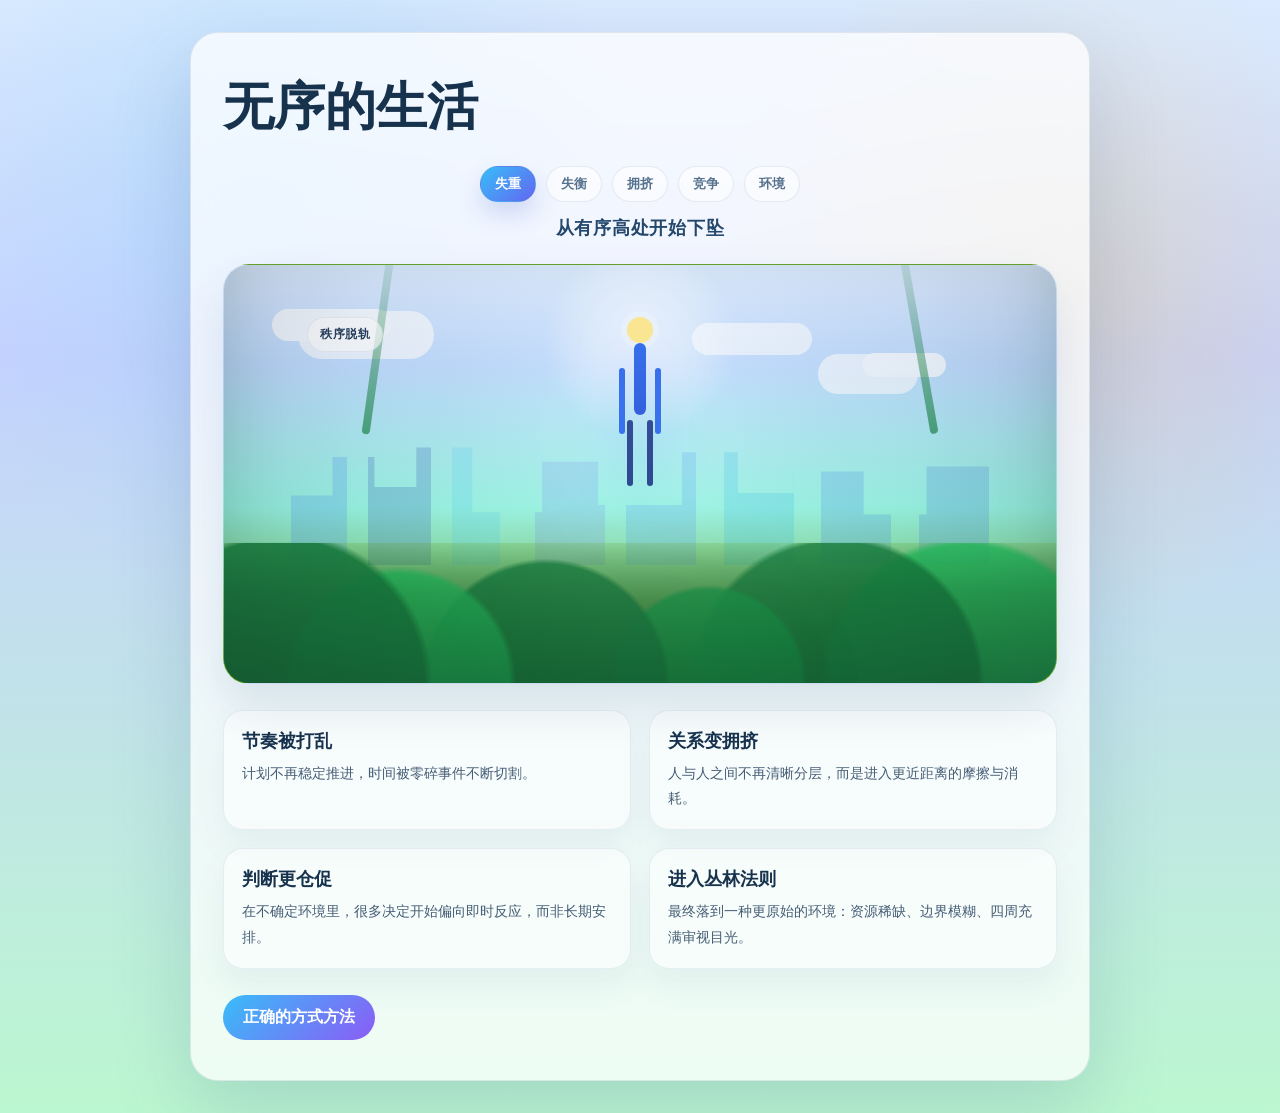
==== commit 106c63c8: "11" ====
--- a/social-structure-pyramid/disorder.html
+++ b/social-structure-pyramid/disorder.html
@@ -85,7 +85,7 @@
         </article>
       </section>
 
-      <a class="disorder-link" href="./index.html">返回有序结构</a>
+      <a class="disorder-link" href="./index.html">正确的方式方法</a>
     </main>
 
     <script src="./disorder.js"></script>
